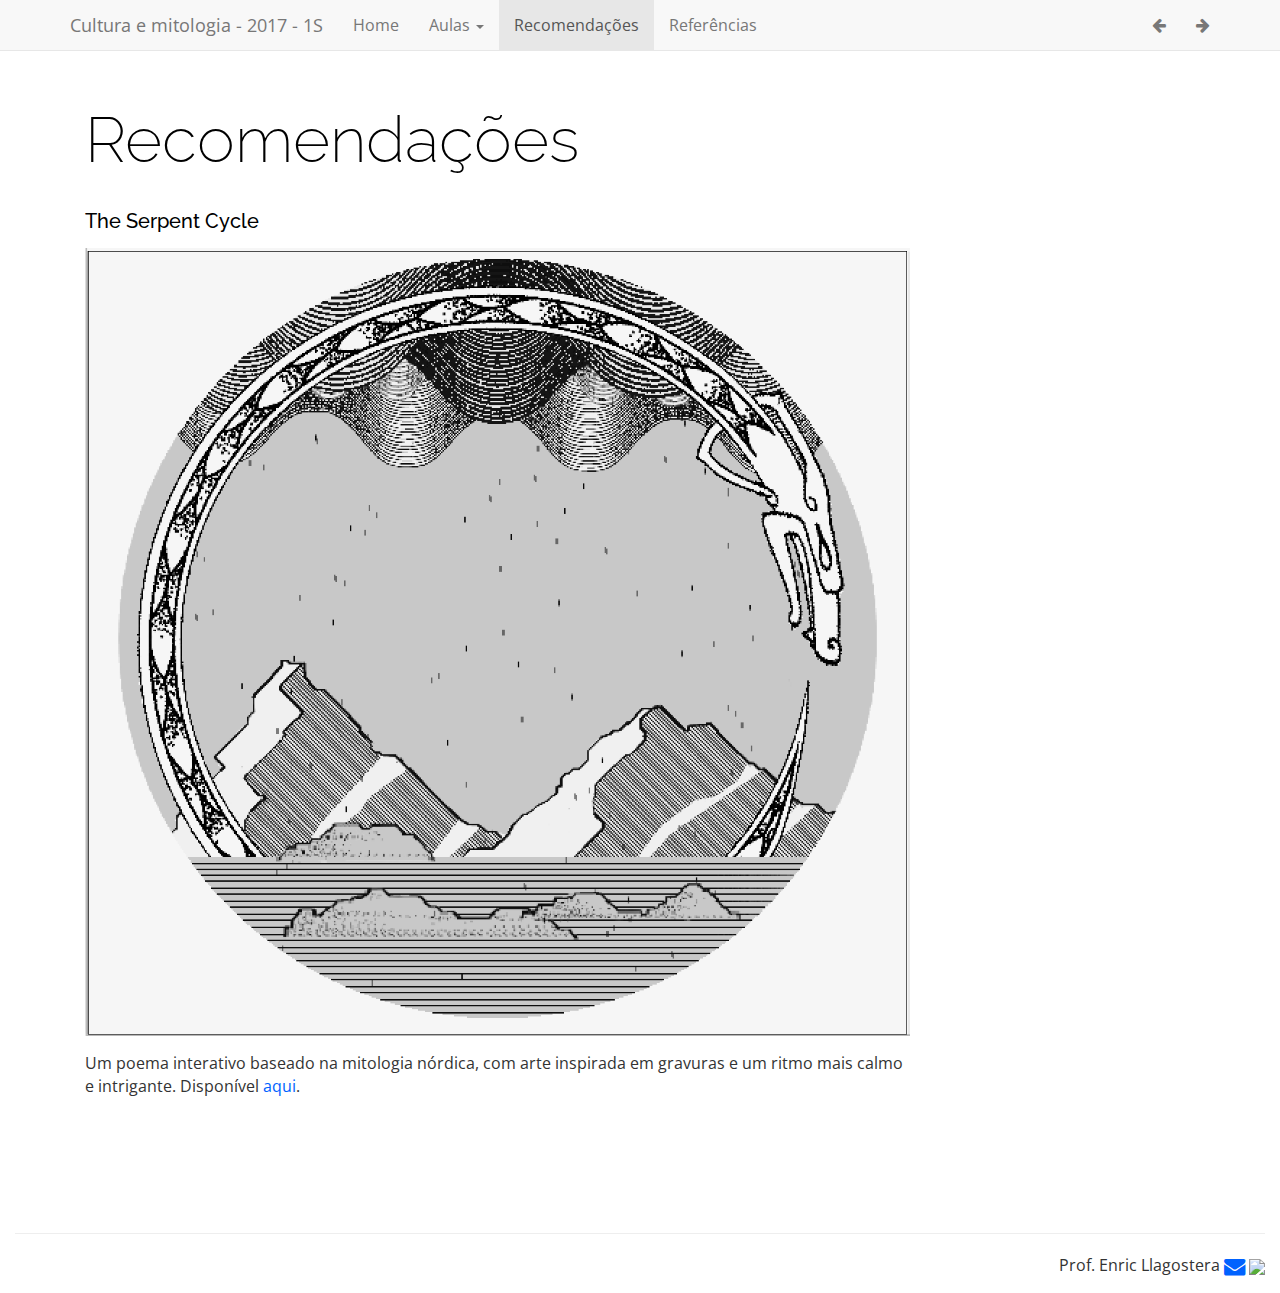
==== jogos/index.html @ 537bf99a "Deployed 003af16 with MkDocs version: 0.15.3" ====
<!DOCTYPE html>
<html lang="en">
    <head>
        <meta charset="utf-8">
        <meta http-equiv="X-UA-Compatible" content="IE=edge">
        <meta name="viewport" content="width=device-width, initial-scale=1.0">
        
        
        
        <link rel="shortcut icon" href="../img/favicon.ico">

	<title>Recomendações - Cultura e mitologia - 2017 - 1S</title>

        <link href="../css/bootstrap-3.0.3.min.css" rel="stylesheet">
        <link href="../css/font-awesome-4.0.3.css" rel="stylesheet">
        <link rel="stylesheet" href="../css/highlight.css">
        <link href="../css/base.css" rel="stylesheet">
        <link href="../css/extra.css" rel="stylesheet">

        <!-- HTML5 shim and Respond.js IE8 support of HTML5 elements and media queries -->
        <!--[if lt IE 9]>
            <script src="https://oss.maxcdn.com/libs/html5shiv/3.7.0/html5shiv.js"></script>
            <script src="https://oss.maxcdn.com/libs/respond.js/1.3.0/respond.min.js"></script>
        <![endif]-->

        
    </head>

    <body>

        <div class="navbar navbar-default navbar-fixed-top" role="navigation">
    <div class="container">

        <!-- Collapsed navigation -->
        <div class="navbar-header">
            <!-- Expander button -->
            <button type="button" class="navbar-toggle" data-toggle="collapse" data-target=".navbar-collapse">
                <span class="sr-only">Toggle navigation</span>
                <span class="icon-bar"></span>
                <span class="icon-bar"></span>
                <span class="icon-bar"></span>
            </button>

            <!-- Main title -->
            <a class="navbar-brand" href="..">Cultura e mitologia - 2017 - 1S</a>
        </div>

        <!-- Expanded navigation -->
        <div class="navbar-collapse collapse">
            <!-- Main navigation -->
            <ul class="nav navbar-nav">
            
            
                <li >
                    <a href="..">Home</a>
                </li>
            
            
            
                <li class="dropdown">
                    <a href="#" class="dropdown-toggle" data-toggle="dropdown">Aulas <b class="caret"></b></a>
                    <ul class="dropdown-menu">
                    
                        <li >
                            <a href="../aulas/cosmogonias/">Cosmogonia grega</a>
                        </li>
                    
                        <li >
                            <a href="../aulas/discussao-cosmogonias/">Discussão sobre cosmogonias pesquisadas</a>
                        </li>
                    
                    </ul>
                </li>
            
            
            
                <li class="active">
                    <a href="./">Recomendações</a>
                </li>
            
            
            
                <li >
                    <a href="../referencias/">Referências</a>
                </li>
            
            
            </ul>

            <!-- Search, Navigation and Repo links -->
            <ul class="nav navbar-nav navbar-right">
                <li >
                    <a rel="next" href="../aulas/discussao-cosmogonias/">
                        <i class="fa fa-arrow-left"></i> Previous
                    </a>
                </li>
                <li >
                    <a rel="prev" href="../referencias/">
                        Next <i class="fa fa-arrow-right"></i>
                    </a>
                </li>
                
            </ul>
        </div>
    </div>
</div>

        <div class="container">
            <div class="col-md-3"><div class="bs-sidebar hidden-print affix well" role="complementary">
    <ul class="nav bs-sidenav">
    
        <li class="main active"><a href="#recomendacoes">Recomendações</a></li>
        
            <li><a href="#the-serpent-cycle">The Serpent Cycle</a></li>
        
    
    </ul>
</div></div>
            <div class="col-md-9" role="main">

<h1 id="recomendacoes">Recomendações</h1>
<h4 id="the-serpent-cycle">The Serpent Cycle</h4>
<p><img alt="" src="../../imgs/serpent.gif" /></p>
<p>Um poema interativo baseado na mitologia nórdica, com arte inspirada em gravuras e um ritmo mais calmo e intrigante. Disponível <a href="https://gaohmee.itch.io/the-serpent-cycle">aqui</a>.</p></div>
        </div>

	<footer class="col-md-12">
		<hr>
		
		<p>Documentation built with <a href="http://www.mkdocs.org/">MkDocs</a>.</p>
	</footer>


        <script src="../js/jquery-1.10.2.min.js"></script>
        <script src="../js/bootstrap-3.0.3.min.js"></script>
        <script src="../js/highlight.pack.js"></script>
        <script src="../js/base.js"></script>
        <script src="../js/extra.js"></script>
    </body>
</html>
---- css/highlight.css ----
/*
This is the GitHub theme for highlight.js

github.com style (c) Vasily Polovnyov <vast@whiteants.net>

*/

.hljs {
  display: block;
  overflow-x: auto;
  padding: 0.5em;
  color: #333;
  -webkit-text-size-adjust: none;
}

.hljs-comment,
.diff .hljs-header,
.hljs-javadoc {
  color: #998;
  font-style: italic;
}

.hljs-keyword,
.css .rule .hljs-keyword,
.hljs-winutils,
.nginx .hljs-title,
.hljs-subst,
.hljs-request,
.hljs-status {
  color: #333;
  font-weight: bold;
}

.hljs-number,
.hljs-hexcolor,
.ruby .hljs-constant {
  color: #008080;
}

.hljs-string,
.hljs-tag .hljs-value,
.hljs-phpdoc,
.hljs-dartdoc,
.tex .hljs-formula {
  color: #d14;
}

.hljs-title,
.hljs-id,
.scss .hljs-preprocessor {
  color: #900;
  font-weight: bold;
}

.hljs-list .hljs-keyword,
.hljs-subst {
  font-weight: normal;
}

.hljs-class .hljs-title,
.hljs-type,
.vhdl .hljs-literal,
.tex .hljs-command {
  color: #458;
  font-weight: bold;
}

.hljs-tag,
.hljs-tag .hljs-title,
.hljs-rule .hljs-property,
.django .hljs-tag .hljs-keyword {
  color: #000080;
  font-weight: normal;
}

.hljs-attribute,
.hljs-variable,
.lisp .hljs-body,
.hljs-name {
  color: #008080;
}

.hljs-regexp {
  color: #009926;
}

.hljs-symbol,
.ruby .hljs-symbol .hljs-string,
.lisp .hljs-keyword,
.clojure .hljs-keyword,
.scheme .hljs-keyword,
.tex .hljs-special,
.hljs-prompt {
  color: #990073;
}

.hljs-built_in {
  color: #0086b3;
}

.hljs-preprocessor,
.hljs-pragma,
.hljs-pi,
.hljs-doctype,
.hljs-shebang,
.hljs-cdata {
  color: #999;
  font-weight: bold;
}

.hljs-deletion {
  background: #fdd;
}

.hljs-addition {
  background: #dfd;
}

.diff .hljs-change {
  background: #0086b3;
}

.hljs-chunk {
  color: #aaa;
}
---- css/base.css ----
body {
    padding-top: 70px;
}

h1[id]:before, h2[id]:before, h3[id]:before, h4[id]:before, h5[id]:before, h6[id]:before {
    content: "";
    display: block;
    margin-top: -75px;
    height: 75px;
}

ul.nav li.main {
    font-weight: bold;
}

div.col-md-3 {
    padding-left: 0;
}

div.col-md-9 {
    padding-bottom: 100px;
}

div.source-links {
    float: right;
}

/*
 * Side navigation
 *
 * Scrollspy and affixed enhanced navigation to highlight sections and secondary
 * sections of docs content.
 */

/* By default it's not affixed in mobile views, so undo that */
.bs-sidebar.affix {
    position: static;
}

.bs-sidebar.well {
    padding: 0;
}

/* First level of nav */
.bs-sidenav {
    margin-top: 30px;
    margin-bottom: 30px;
    padding-top:    10px;
    padding-bottom: 10px;
    border-radius: 5px;
}

/* All levels of nav */
.bs-sidebar .nav > li > a {
    display: block;
    padding: 5px 20px;
    z-index: 1;
}
.bs-sidebar .nav > li > a:hover,
.bs-sidebar .nav > li > a:focus {
    text-decoration: none;
    border-right: 1px solid;
}
.bs-sidebar .nav > .active > a,
.bs-sidebar .nav > .active:hover > a,
.bs-sidebar .nav > .active:focus > a {
    font-weight: bold;
    background-color: transparent;
    border-right: 1px solid;
}

/* Nav: second level (shown on .active) */
.bs-sidebar .nav .nav {
    display: none; /* Hide by default, but at >768px, show it */
    margin-bottom: 8px;
}
.bs-sidebar .nav .nav > li > a {
    padding-top:    3px;
    padding-bottom: 3px;
    padding-left: 30px;
    font-size: 90%;
}

/* Show and affix the side nav when space allows it */
@media (min-width: 992px) {
    .bs-sidebar .nav > .active > ul {
        display: block;
    }
    /* Widen the fixed sidebar */
    .bs-sidebar.affix,
    .bs-sidebar.affix-bottom {
        width: 213px;
    }
    .bs-sidebar.affix {
        position: fixed; /* Undo the static from mobile first approach */
        top: 80px;
    }
    .bs-sidebar.affix-bottom {
        position: absolute; /* Undo the static from mobile first approach */
    }
    .bs-sidebar.affix-bottom .bs-sidenav,
    .bs-sidebar.affix .bs-sidenav {
        margin-top: 0;
        margin-bottom: 0;
    }
}
@media (min-width: 1200px) {
    /* Widen the fixed sidebar again */
    .bs-sidebar.affix-bottom,
    .bs-sidebar.affix {
        width: 263px;
    }
}
---- css/extra.css ----
@import 'https://fonts.googleapis.com/css?family=Open+Sans';
@import 'https://fonts.googleapis.com/css?family=Raleway:100,200,300,400,500';

body {
  font-size: 16px;
  font-family: "Open Sans", Arial, sans-serif;
}

h1, h2, h3, h4, h5, h6 {
  font-family: "Raleway", Arial, sans-serif;
    padding-top: 3px;
}

@media screen {
  p {
    margin: 16px 0;
  }
    
  h1 {
    font-size: 4em;
    font-weight: 200;
    margin: 32px 0;
    color: #000;
  }
  
  h2 {
    font-size: 2em;
    font-weight: 400;
    color: #eb0051;
    margin: 32px 0;
  }

  h3 {
    font-size: 1.5em;
    font-weight: 300;
    color:#eb0051;
    margin: 16px 0;
  }

  h4 {
    font-size: 1.25em;
    font-weight: 500;
    color:#000;
    margin: 16px 0;
  }
}

a {
  color: #0062ff;
}

a:hover {
  color:black;
}

li.main {
    font-family: "Open Sans", Arial, sans-serif;
    font-size: 1.2em;
    font-weight: 700;
}

div[role="main"] img {
    max-width: 100%;
}

footer p {
    text-align: right;
}

div.col-md-3 {
  display: none;
}
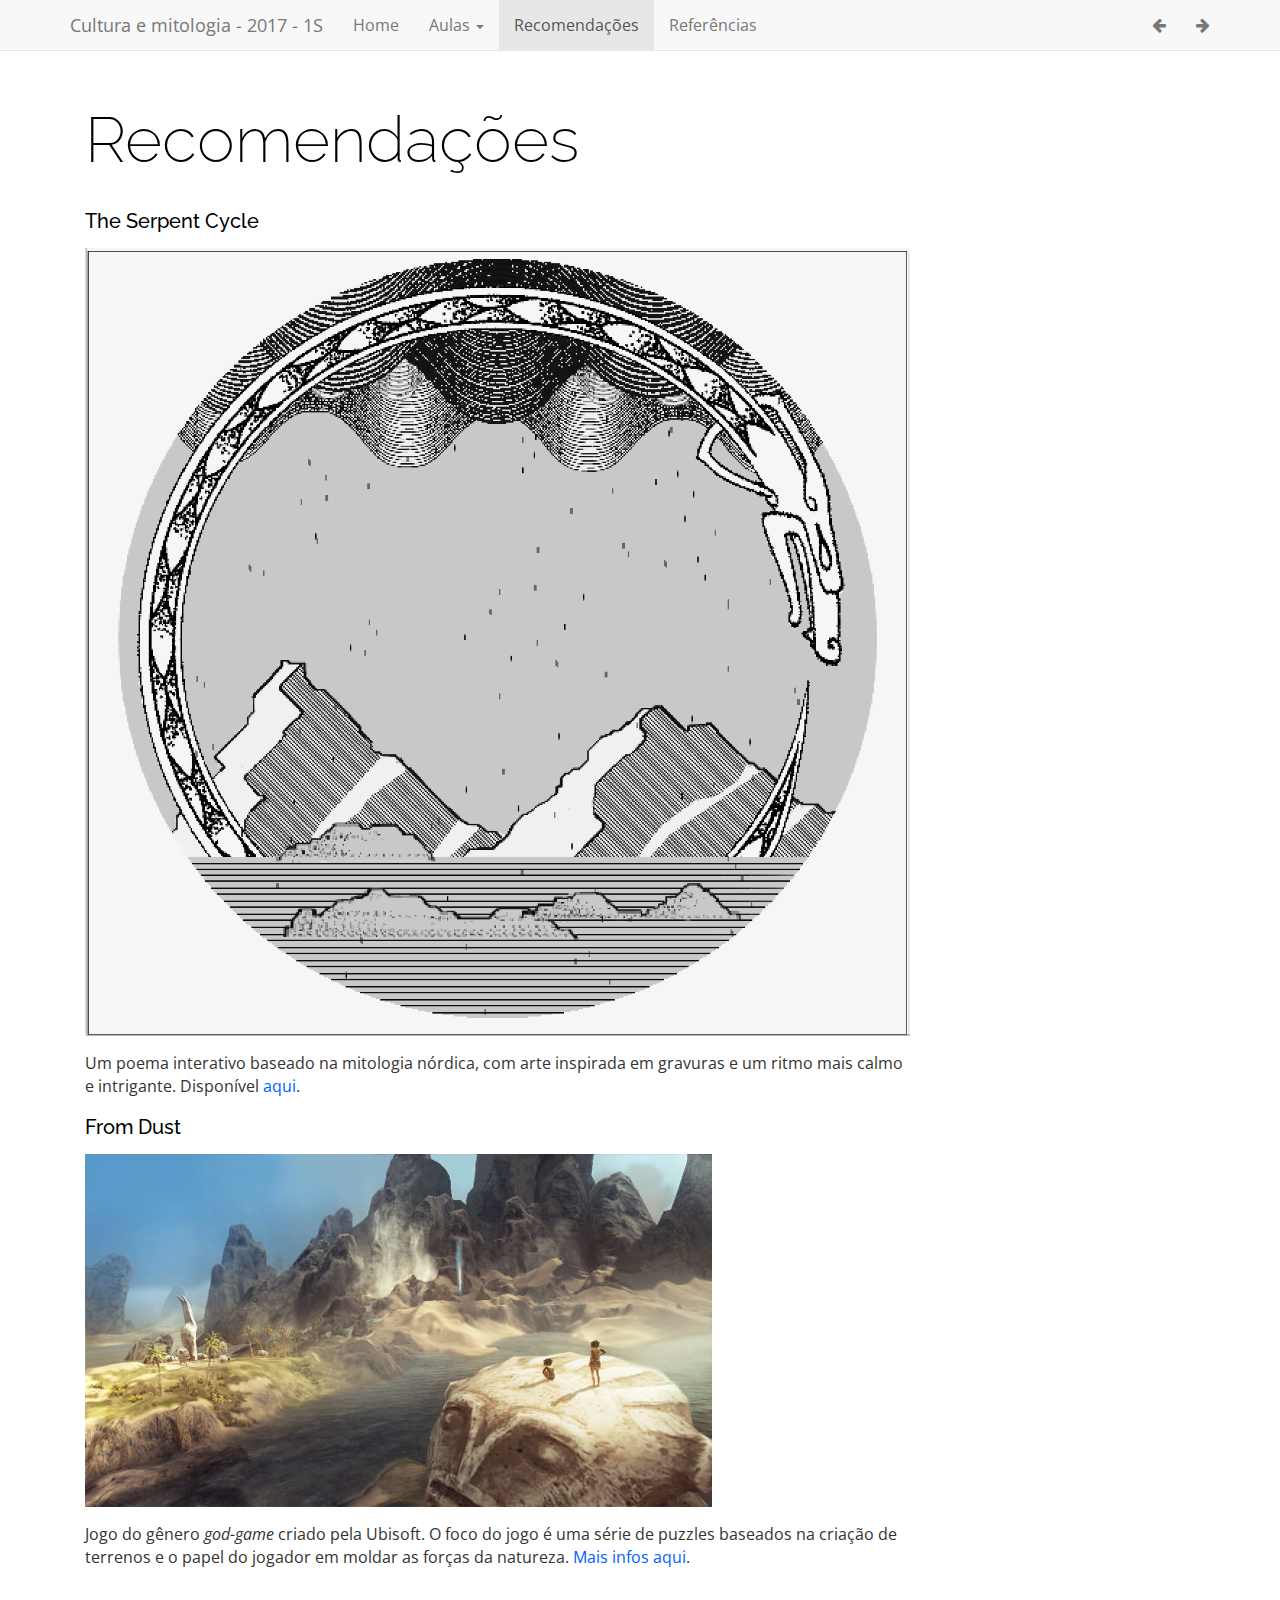
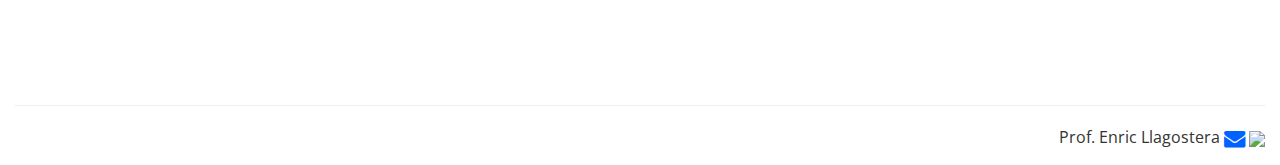
==== commit 474050c4: "Deployed 003af16 with MkDocs version: 0.15.3" ====
--- a/jogos/index.html
+++ b/jogos/index.html
@@ -113,6 +113,8 @@
         
             <li><a href="#the-serpent-cycle">The Serpent Cycle</a></li>
         
+            <li><a href="#from-dust">From Dust</a></li>
+        
     
     </ul>
 </div></div>
@@ -121,7 +123,10 @@
 <h1 id="recomendacoes">Recomendações</h1>
 <h4 id="the-serpent-cycle">The Serpent Cycle</h4>
 <p><img alt="" src="../../imgs/serpent.gif" /></p>
-<p>Um poema interativo baseado na mitologia nórdica, com arte inspirada em gravuras e um ritmo mais calmo e intrigante. Disponível <a href="https://gaohmee.itch.io/the-serpent-cycle">aqui</a>.</p></div>
+<p>Um poema interativo baseado na mitologia nórdica, com arte inspirada em gravuras e um ritmo mais calmo e intrigante. Disponível <a href="https://gaohmee.itch.io/the-serpent-cycle">aqui</a>.</p>
+<h4 id="from-dust">From Dust</h4>
+<p><img alt="" src="../../imgs/fromdust1.jpg" /></p>
+<p>Jogo do gênero <em>god-game</em> criado pela Ubisoft. O foco do jogo é uma série de puzzles baseados na criação de terrenos e o papel do jogador em moldar as forças da natureza. <a href="https://en.wikipedia.org/wiki/From_Dust">Mais infos aqui</a>.</p></div>
         </div>
 
 	<footer class="col-md-12">
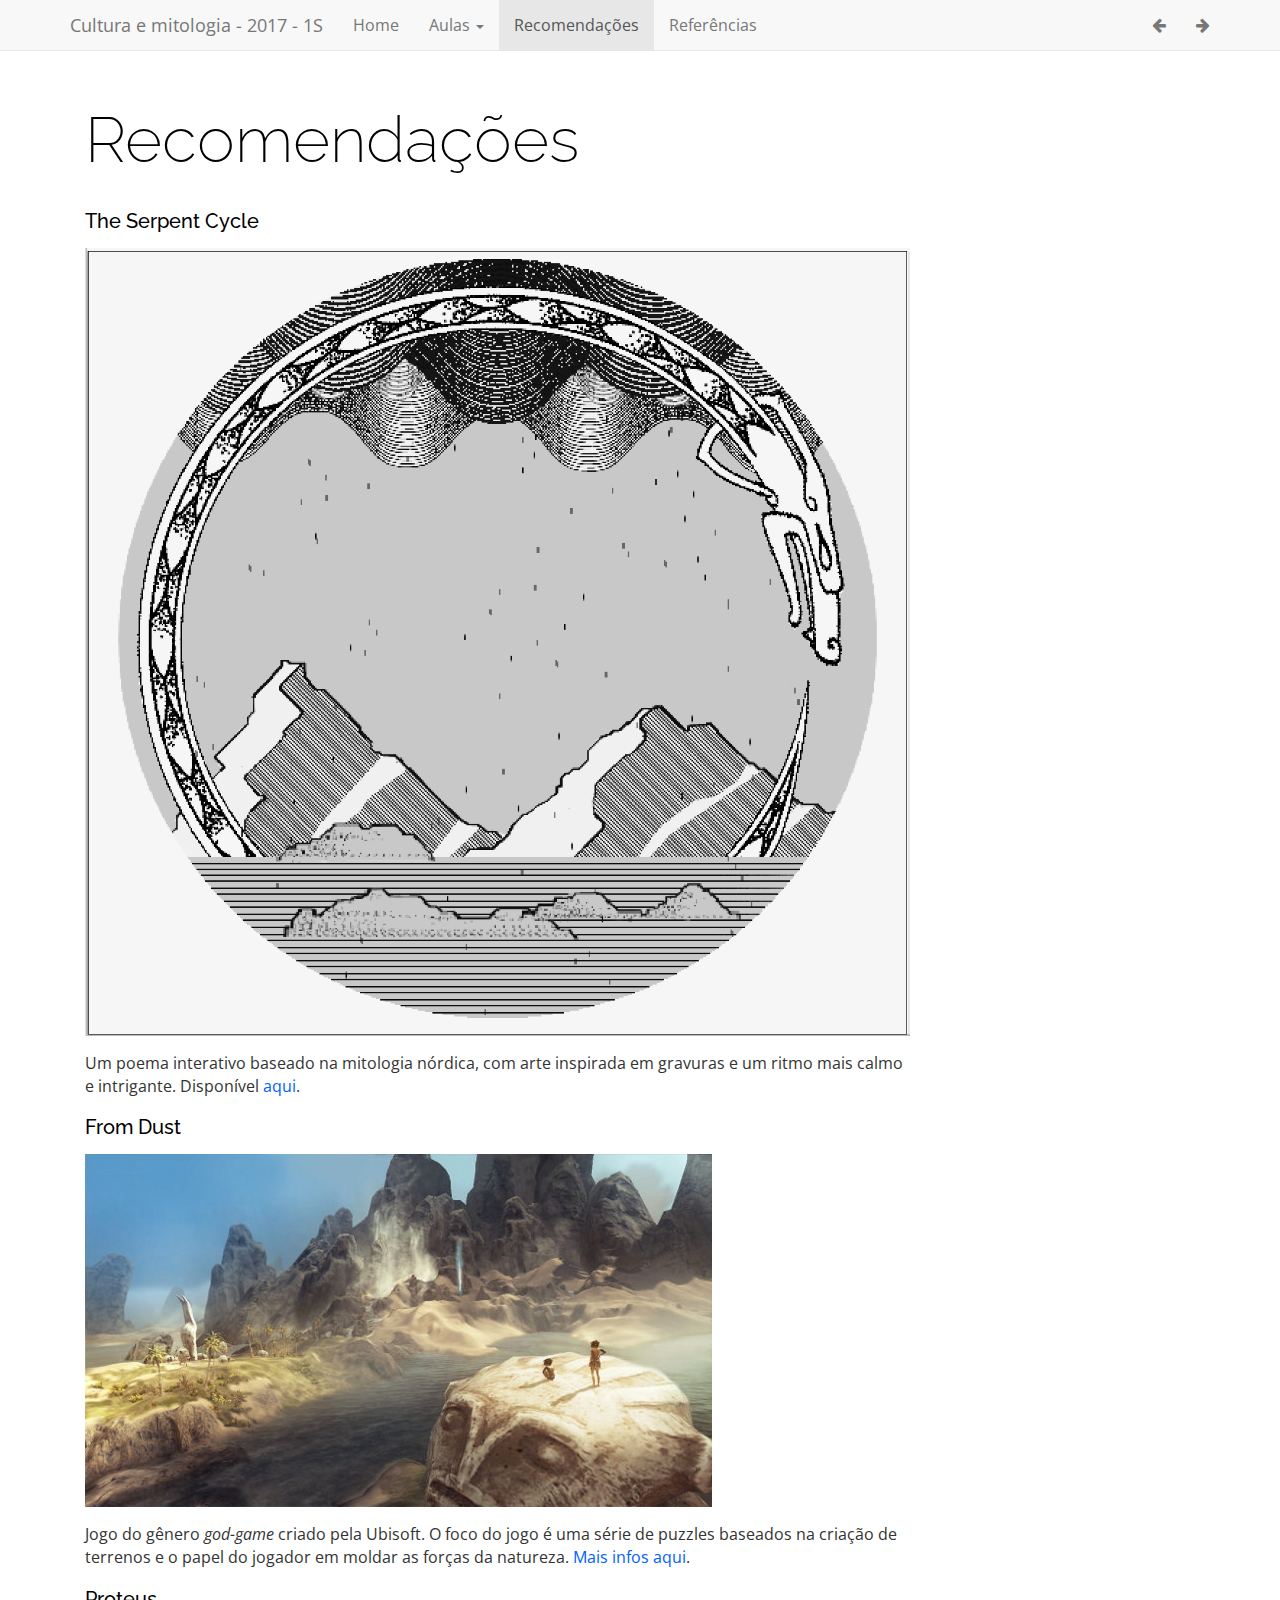
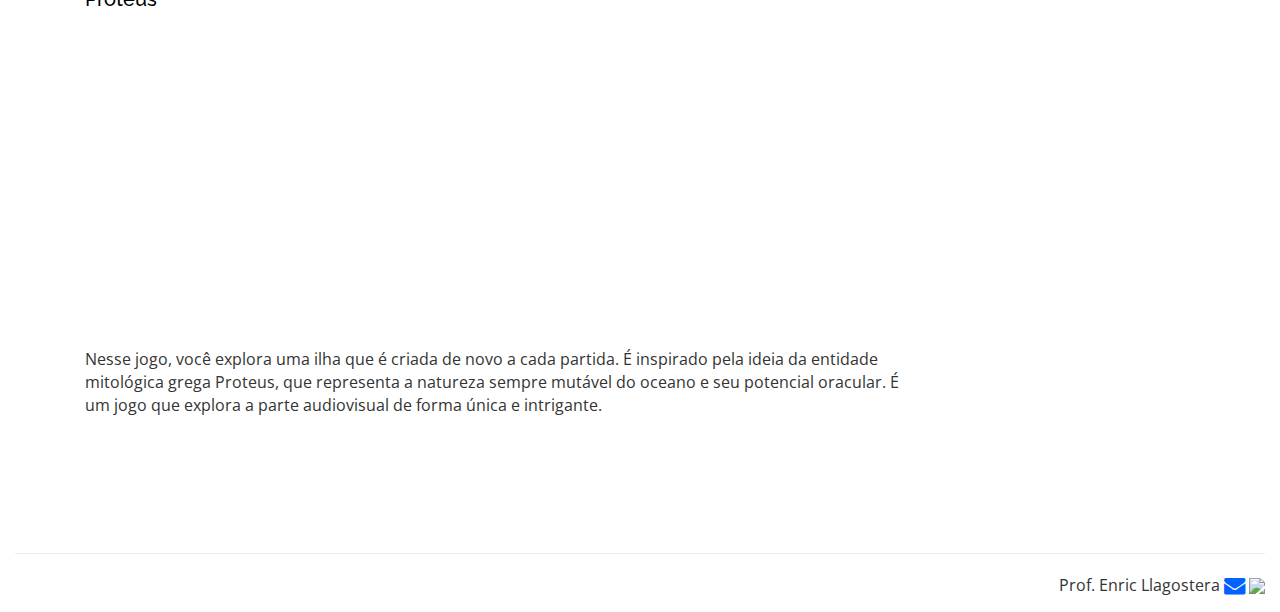
==== commit 220f858f: "Deployed 003af16 with MkDocs version: 0.15.3" ====
--- a/jogos/index.html
+++ b/jogos/index.html
@@ -69,6 +69,14 @@
                             <a href="../aulas/discussao-cosmogonias/">Discussão sobre cosmogonias pesquisadas</a>
                         </li>
                     
+                        <li >
+                            <a href="../aulas/prometeu/">Prometeu e a vida ativa</a>
+                        </li>
+                    
+                        <li >
+                            <a href="../aulas/ogum-ferreiros/">Ogum, deuses ferreiros e materialidades</a>
+                        </li>
+                    
                     </ul>
                 </li>
             
@@ -90,7 +98,7 @@
             <!-- Search, Navigation and Repo links -->
             <ul class="nav navbar-nav navbar-right">
                 <li >
-                    <a rel="next" href="../aulas/discussao-cosmogonias/">
+                    <a rel="next" href="../aulas/ogum-ferreiros/">
                         <i class="fa fa-arrow-left"></i> Previous
                     </a>
                 </li>
@@ -115,6 +123,8 @@
         
             <li><a href="#from-dust">From Dust</a></li>
         
+            <li><a href="#proteus">Proteus</a></li>
+        
     
     </ul>
 </div></div>
@@ -122,11 +132,15 @@
 
 <h1 id="recomendacoes">Recomendações</h1>
 <h4 id="the-serpent-cycle">The Serpent Cycle</h4>
-<p><img alt="" src="../../imgs/serpent.gif" /></p>
+<p><img alt="" src="../imgs/serpent.gif" /></p>
 <p>Um poema interativo baseado na mitologia nórdica, com arte inspirada em gravuras e um ritmo mais calmo e intrigante. Disponível <a href="https://gaohmee.itch.io/the-serpent-cycle">aqui</a>.</p>
 <h4 id="from-dust">From Dust</h4>
-<p><img alt="" src="../../imgs/fromdust1.jpg" /></p>
-<p>Jogo do gênero <em>god-game</em> criado pela Ubisoft. O foco do jogo é uma série de puzzles baseados na criação de terrenos e o papel do jogador em moldar as forças da natureza. <a href="https://en.wikipedia.org/wiki/From_Dust">Mais infos aqui</a>.</p></div>
+<p><img alt="" src="../imgs/fromdust1.jpg" /></p>
+<p>Jogo do gênero <em>god-game</em> criado pela Ubisoft. O foco do jogo é uma série de puzzles baseados na criação de terrenos e o papel do jogador em moldar as forças da natureza. <a href="https://en.wikipedia.org/wiki/From_Dust">Mais infos aqui</a>.</p>
+<h4 id="proteus">Proteus</h4>
+<iframe width="100%" height="300" src="https://www.youtube.com/embed/BMQfCMIk4F0" frameborder="0" allowfullscreen></iframe>
+
+<p>Nesse jogo, você explora uma ilha que é criada de novo a cada partida. É inspirado pela ideia da entidade mitológica grega Proteus, que representa a natureza sempre mutável do oceano e seu potencial oracular. É um jogo que explora a parte audiovisual de forma única e intrigante.</p></div>
         </div>
 
 	<footer class="col-md-12">
